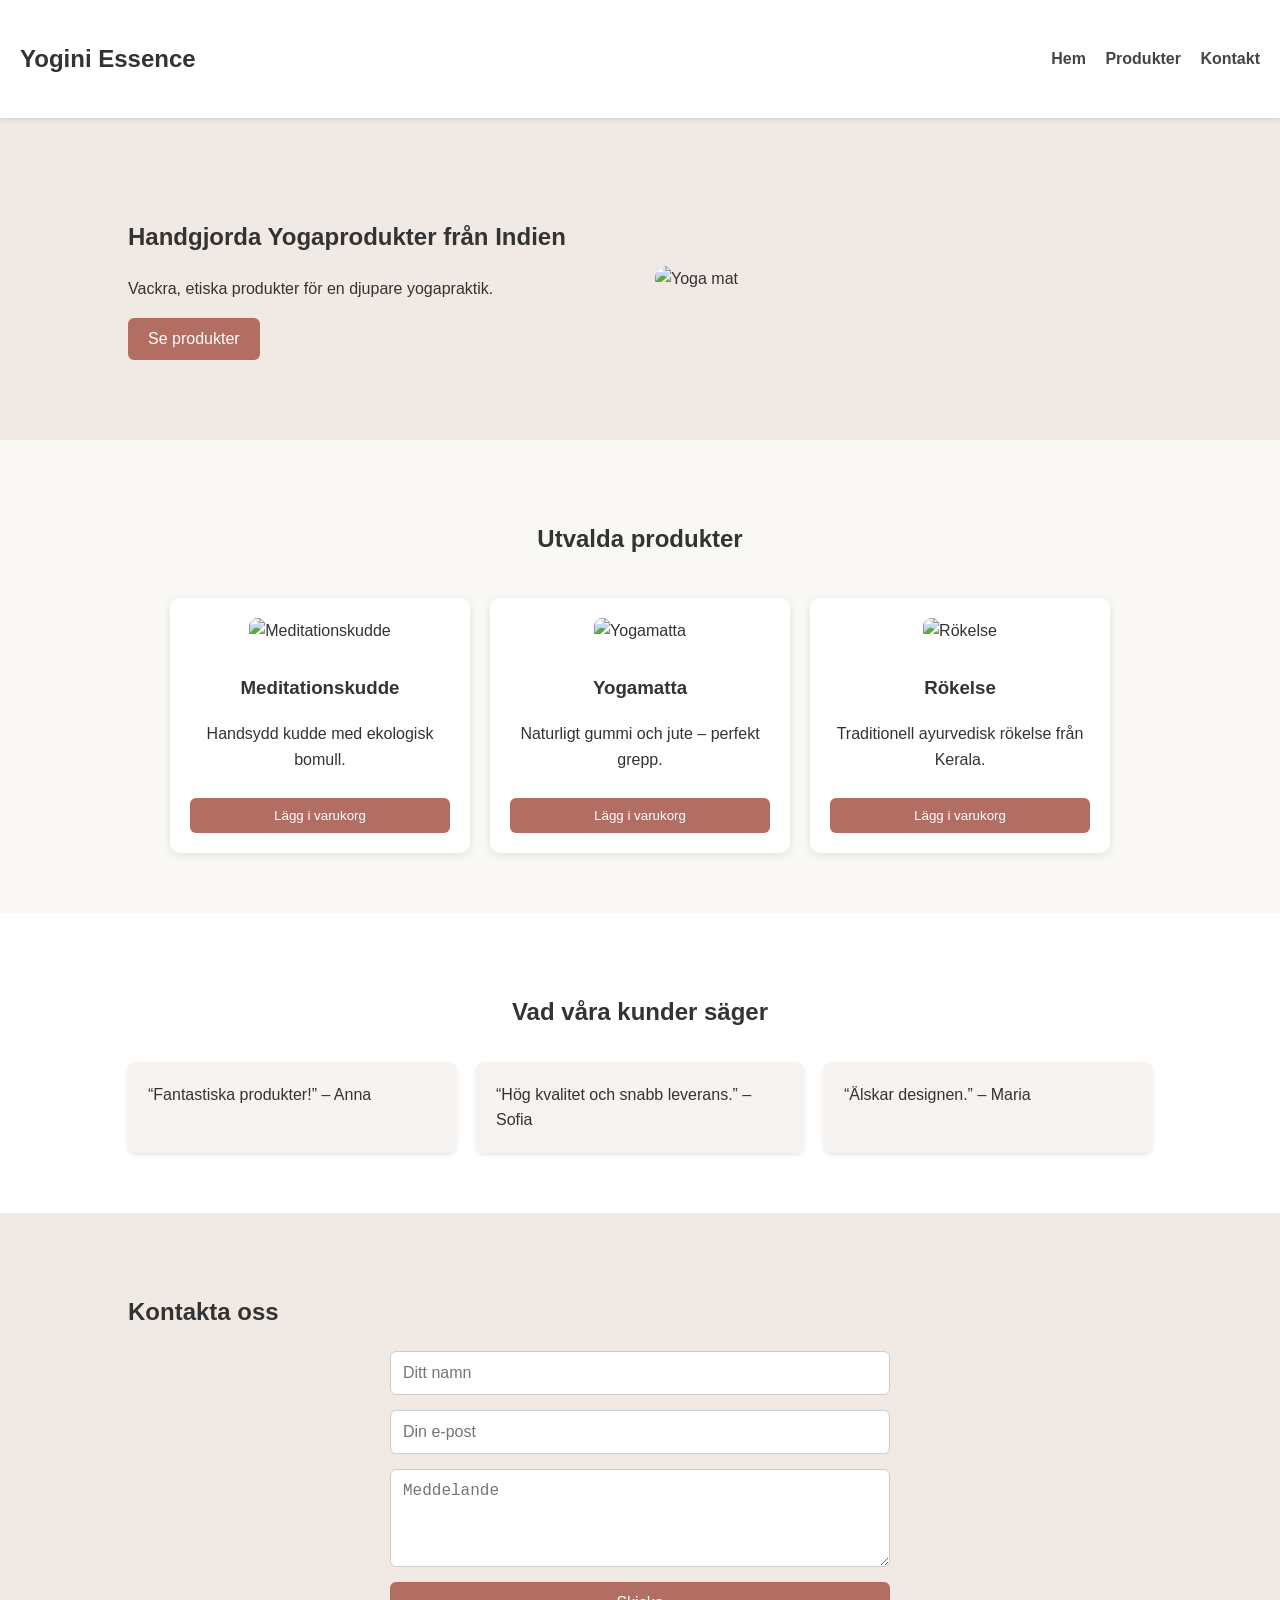
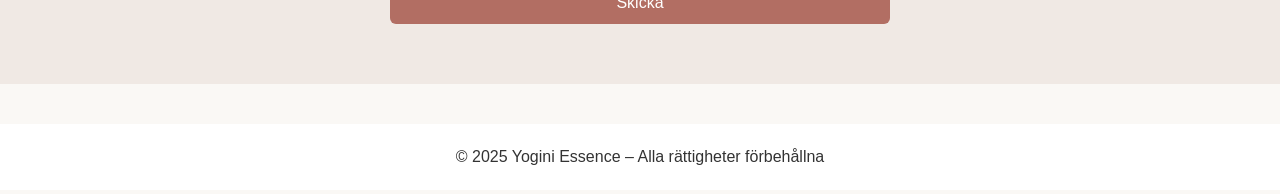
==== index.html @ a528abdd "Rename Yogini-Essence - index.html to index.html" ====
<!DOCTYPE html>
<html lang="sv">
<head>
  <meta charset="UTF-8" />
  <meta name="viewport" content="width=device-width, initial-scale=1.0" />
  <title>Yogini Essence</title>
  <link rel="stylesheet" href="style.css" />
</head>
<body>
  <header>
    <h2>Yogini Essence</h2>
    <nav>
      <a href="#hero">Hem</a>
      <a href="#products">Produkter</a>
      <a href="#contact">Kontakt</a>
    </nav>
  </header>

  <section id="hero" class="hero">
    <div>
      <h1>Handgjorda Yogaprodukter från Indien</h1>
      <p>Vackra, etiska produkter för en djupare yogapraktik.</p>
      <button onclick="scrollToProducts()">Se produkter</button>
    </div>
    <img src="https://images.unsplash.com/photo-1552196563-55cd4e45efb3" alt="Yoga mat" />
  </section>

  <section id="products" class="products">
    <h2>Utvalda produkter</h2>
    <div class="product-grid">
      <div class="product">
        <img src="https://images.unsplash.com/photo-1599058917212-d750089bc07d" alt="Meditationskudde" />
        <h3>Meditationskudde</h3>
        <p>Handsydd kudde med ekologisk bomull.</p>
        <button onclick="addToCart('Meditationskudde')">Lägg i varukorg</button>
      </div>

      <div class="product">
        <img src="https://images.unsplash.com/photo-1600172454132-0d43a7cbfe3f" alt="Yogamatta" />
        <h3>Yogamatta</h3>
        <p>Naturligt gummi och jute – perfekt grepp.</p>
        <button onclick="addToCart('Yogamatta')">Lägg i varukorg</button>
      </div>

      <div class="product">
        <img src="https://images.unsplash.com/photo-1599222363819-d6541b9e7c52" alt="Rökelse" />
        <h3>Rökelse</h3>
        <p>Traditionell ayurvedisk rökelse från Kerala.</p>
        <button onclick="addToCart('Rökelse')">Lägg i varukorg</button>
      </div>
    </div>
  </section>

  <section class="testimonials">
    <h2>Vad våra kunder säger</h2>
    <div class="testimonial-grid">
      <div class="card">“Fantastiska produkter!” – Anna</div>
      <div class="card">“Hög kvalitet och snabb leverans.” – Sofia</div>
      <div class="card">“Älskar designen.” – Maria</div>
    </div>
  </section>

  <section id="contact" class="contact">
    <h2>Kontakta oss</h2>
    <form onsubmit="return handleSubmit(event)">
      <input type="text" placeholder="Ditt namn" required />
      <input type="email" placeholder="Din e-post" required />
      <textarea placeholder="Meddelande" rows="4" required></textarea>
      <button type="submit">Skicka</button>
    </form>
  </section>

  <footer>
    © 2025 Yogini Essence – Alla rättigheter förbehållna
  </footer>

  <script src="app.js"></script>
</body>
</html>
---- style.css ----
body {
  margin: 0;
  font-family: Arial, sans-serif;
  background-color: #faf8f5;
  color: #333;
  line-height: 1.6;
}

header {
  display: flex;
  justify-content: space-between;
  align-items: center;
  padding: 20px;
  background-color: #fff;
  box-shadow: 0 2px 4px rgba(0, 0, 0, 0.1);
  position: sticky;
  top: 0;
  z-index: 100;
}

nav a {
  margin-left: 15px;
  text-decoration: none;
  color: #444;
  font-weight: bold;
}
nav a:hover {
  color: #b26e63;
}

.hero {
  display: grid;
  grid-template-columns: 1fr 1fr;
  align-items: center;
  padding: 80px 10%;
  background-color: #f0e9e4;
  gap: 30px;
}
.hero img {
  width: 100%;
  border-radius: 12px;
}
.hero button {
  padding: 12px 20px;
  background-color: #b26e63;
  border: none;
  color: white;
  border-radius: 6px;
  cursor: pointer;
  font-size: 16px;
}
.hero button:hover {
  background-color: #8f564e;
}

.products {
  padding: 60px 10%;
}
.products h2 {
  text-align: center;
  margin-bottom: 40px;
}
.product-grid {
  display: flex;
  gap: 20px;
  flex-wrap: wrap;
  justify-content: center;
}
.product {
  width: 260px;
  background: white;
  padding: 20px;
  border-radius: 10px;
  box-shadow: 0 2px 8px rgba(0,0,0,0.1);
  text-align: center;
}
.product img {
  width: 100%;
  border-radius: 8px;
  margin-bottom: 10px;
}
.product button {
  margin-top: 10px;
  padding: 10px;
  width: 100%;
  background-color: #b26e63;
  border: none;
  color: white;
  border-radius: 6px;
  cursor: pointer;
}
.product button:hover {
  background-color: #8f564e;
}

.testimonials {
  padding: 60px 10%;
  background-color: #fff;
}
.testimonials h2 {
  text-align: center;
  margin-bottom: 30px;
}
.testimonial-grid {
  display: grid;
  gap: 20px;
  grid-template-columns: repeat(auto-fit, minmax(250px, 1fr));
}
.card {
  background-color: #f7f3f0;
  padding: 20px;
  border-radius: 8px;
  box-shadow: 0 2px 4px rgba(0,0,0,0.1);
}

.contact {
  padding: 60px 10%;
  background-color: #f0e9e4;
}
.contact form {
  max-width: 500px;
  margin: auto;
  display: flex;
  flex-direction: column;
  gap: 15px;
}
.contact input, .contact textarea {
  padding: 12px;
  border-radius: 6px;
  border: 1px solid #ccc;
  font-size: 16px;
}
.contact button {
  padding: 12px;
  background-color: #b26e63;
  border: none;
  color: white;
  font-size: 16px;
  border-radius: 6px;
  cursor: pointer;
}
.contact button:hover {
  background-color: #8f564e;
}

footer {
  text-align: center;
  padding: 20px;
  background-color: #fff;
  margin-top: 40px;
}

@media (max-width: 700px) {
  .hero {
    grid-template-columns: 1fr;
    text-align: center;
  }
}
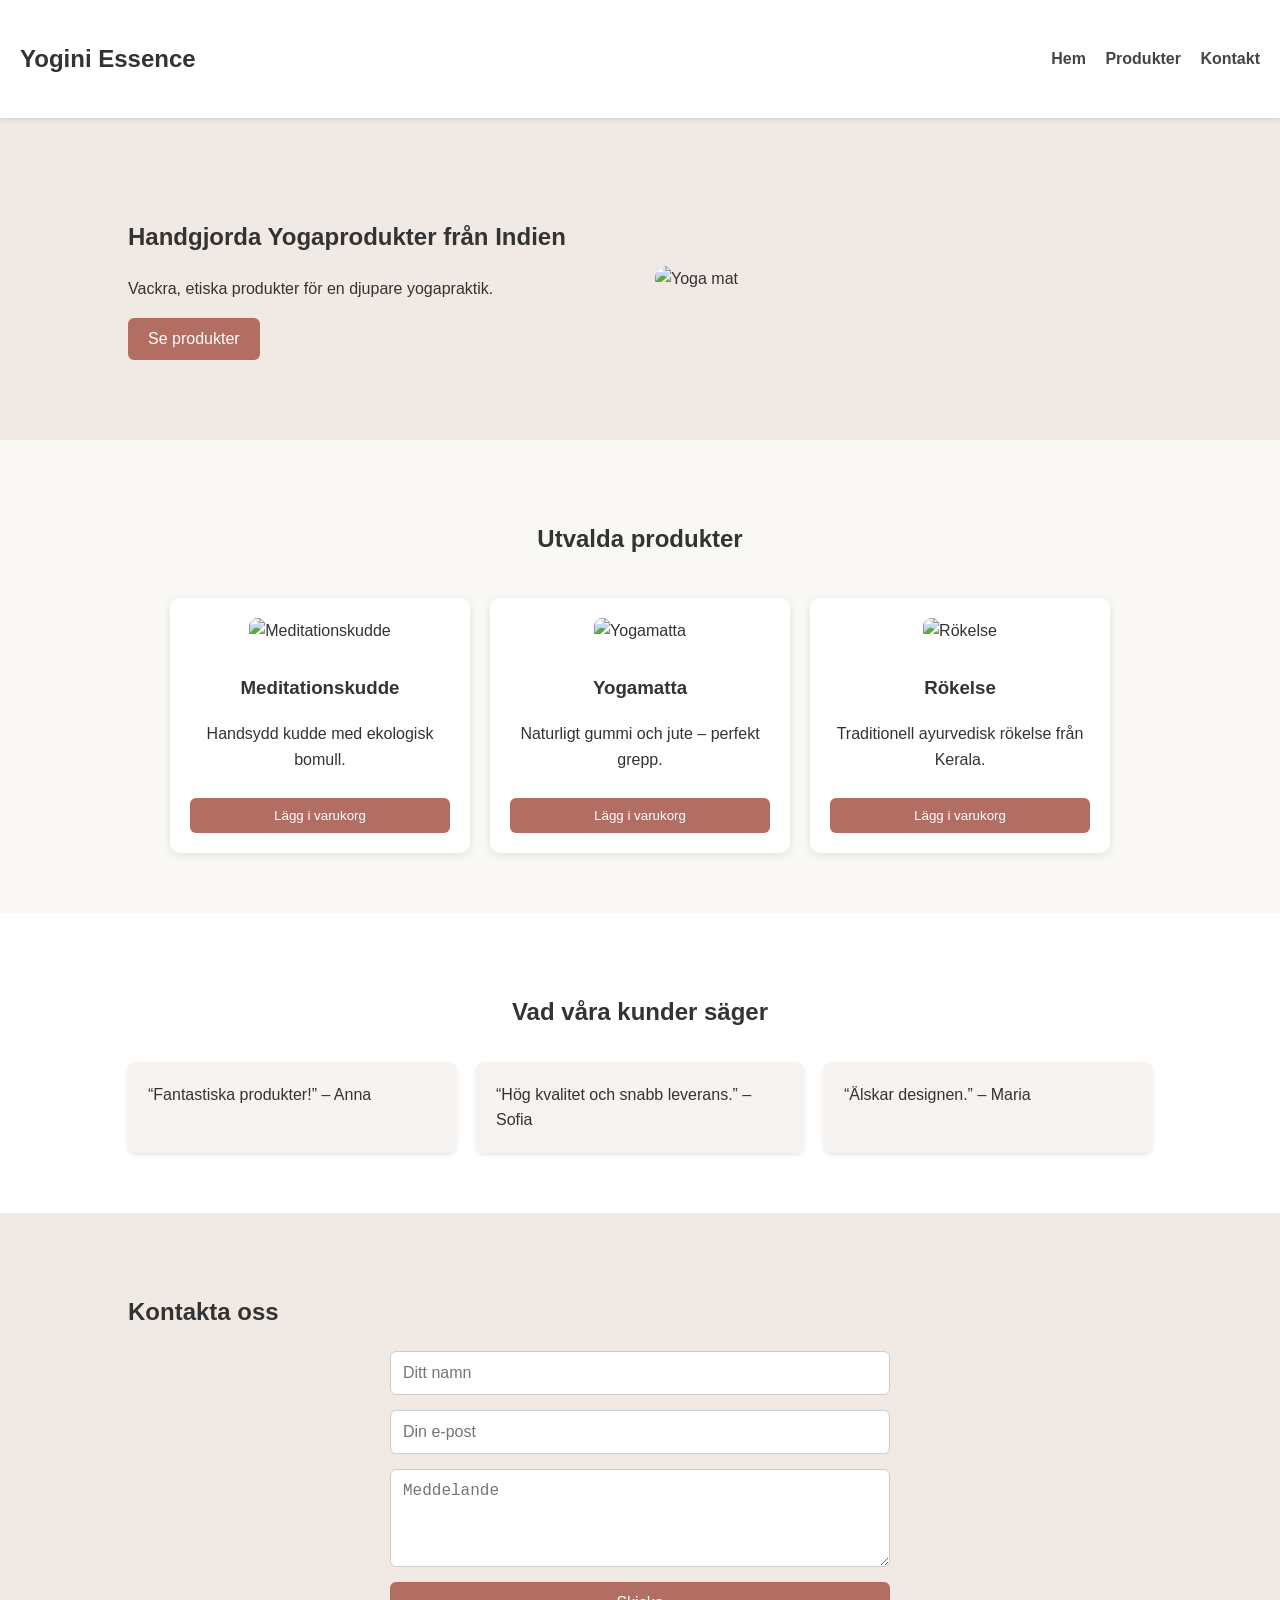
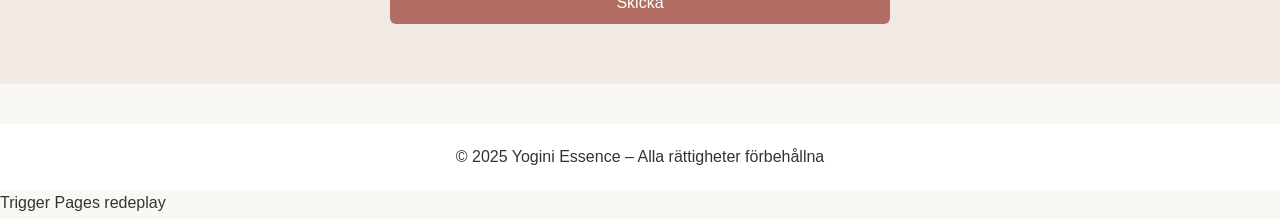
==== commit 045c44d2: "Update index.html" ====
--- a/index.html
+++ b/index.html
@@ -1,3 +1,5 @@
+<!-- redeplay -->
+
 <!DOCTYPE html>
 <html lang="sv">
 <head>
@@ -77,3 +79,5 @@
   <script src="app.js"></script>
 </body>
 </html>
+
+Trigger Pages redeplay
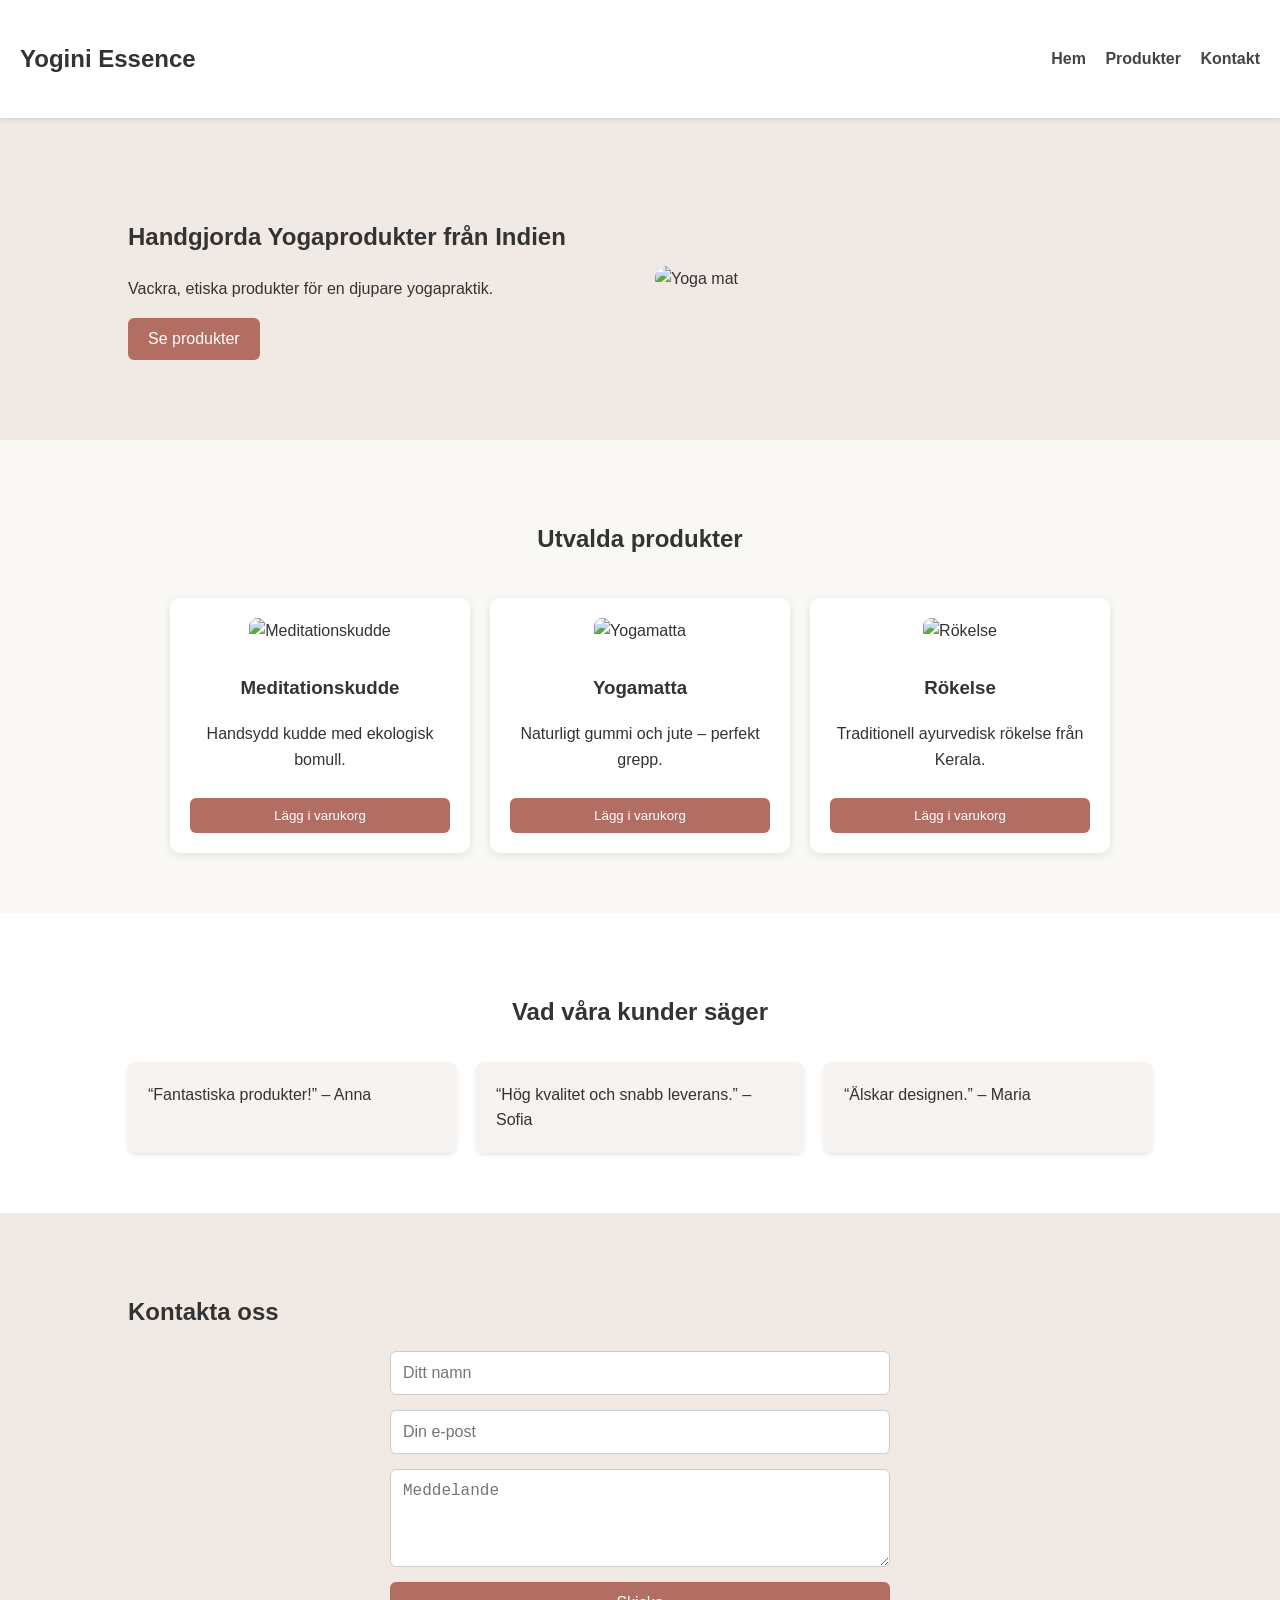
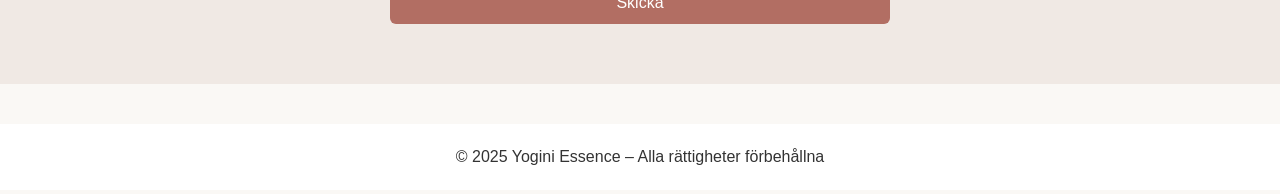
==== commit d2b94858: "Update index.html" ====
--- a/index.html
+++ b/index.html
@@ -79,5 +79,3 @@
   <script src="app.js"></script>
 </body>
 </html>
-
-Trigger Pages redeplay
